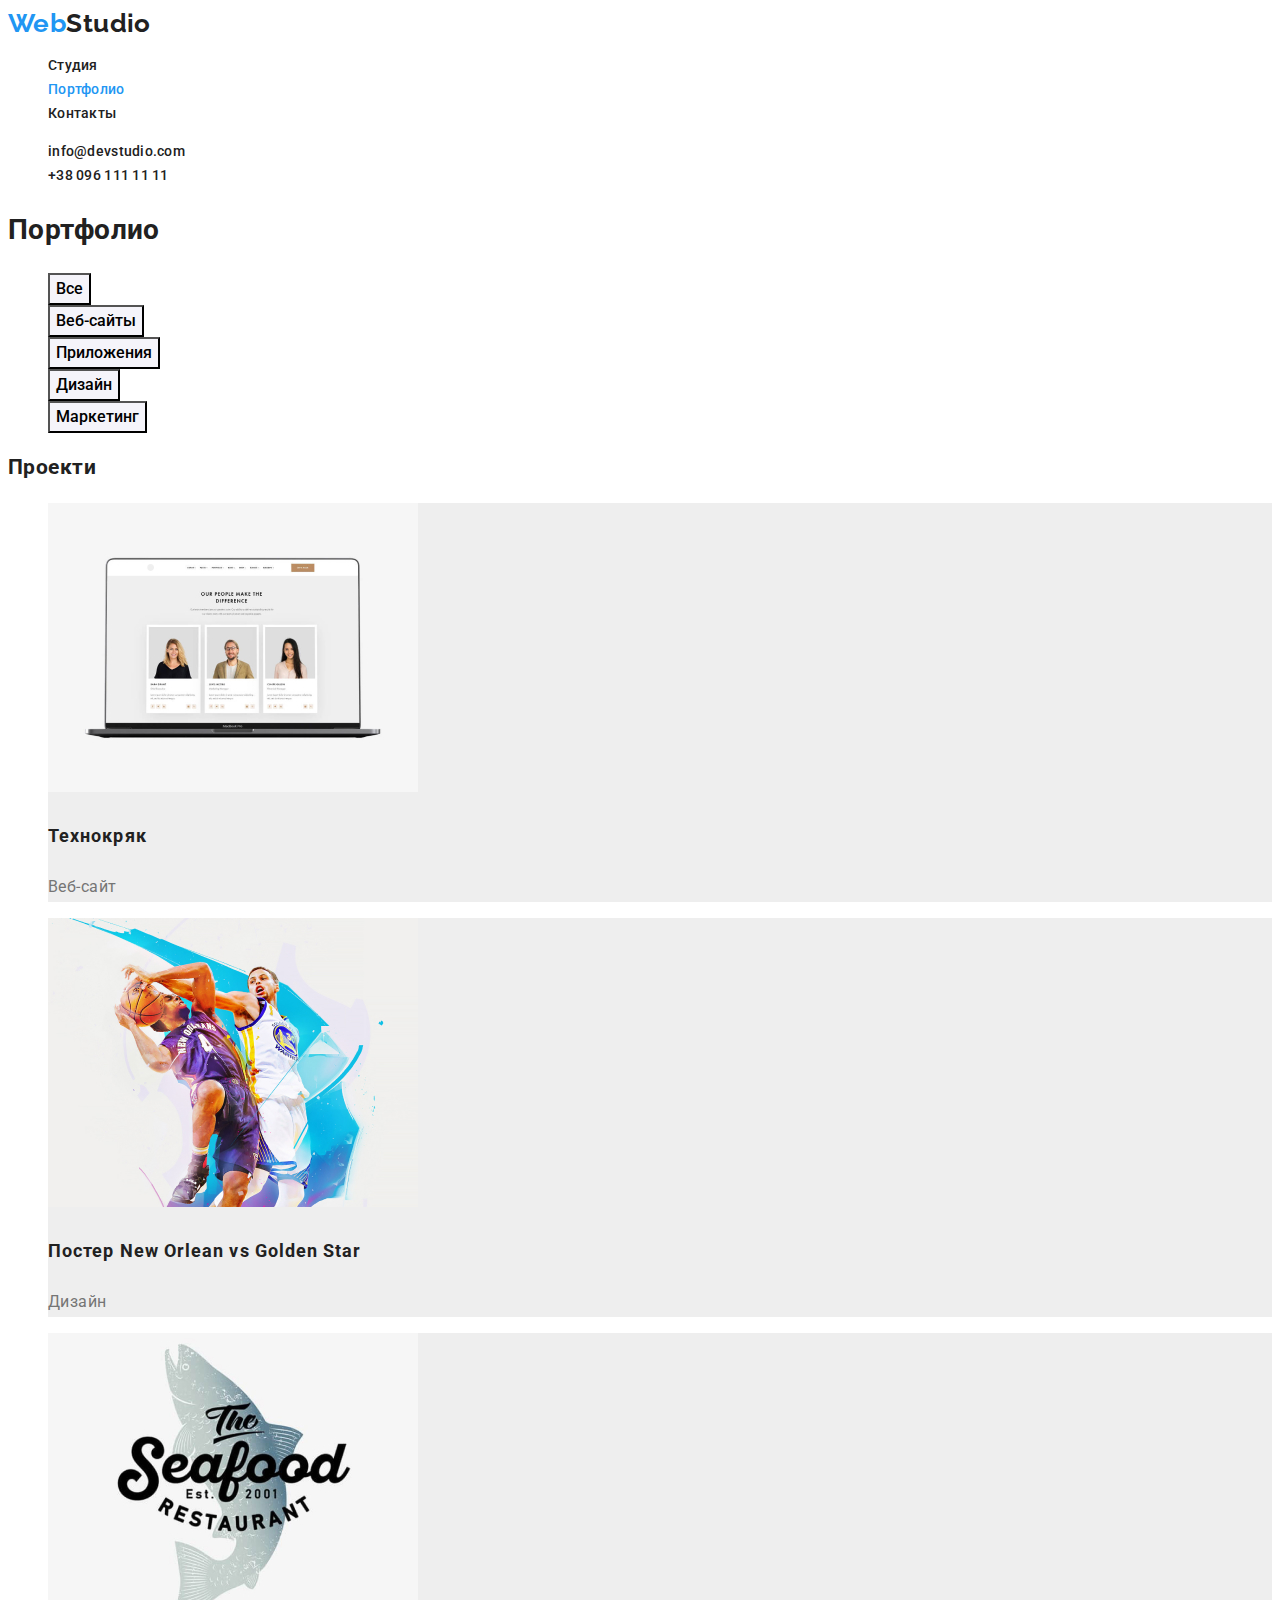
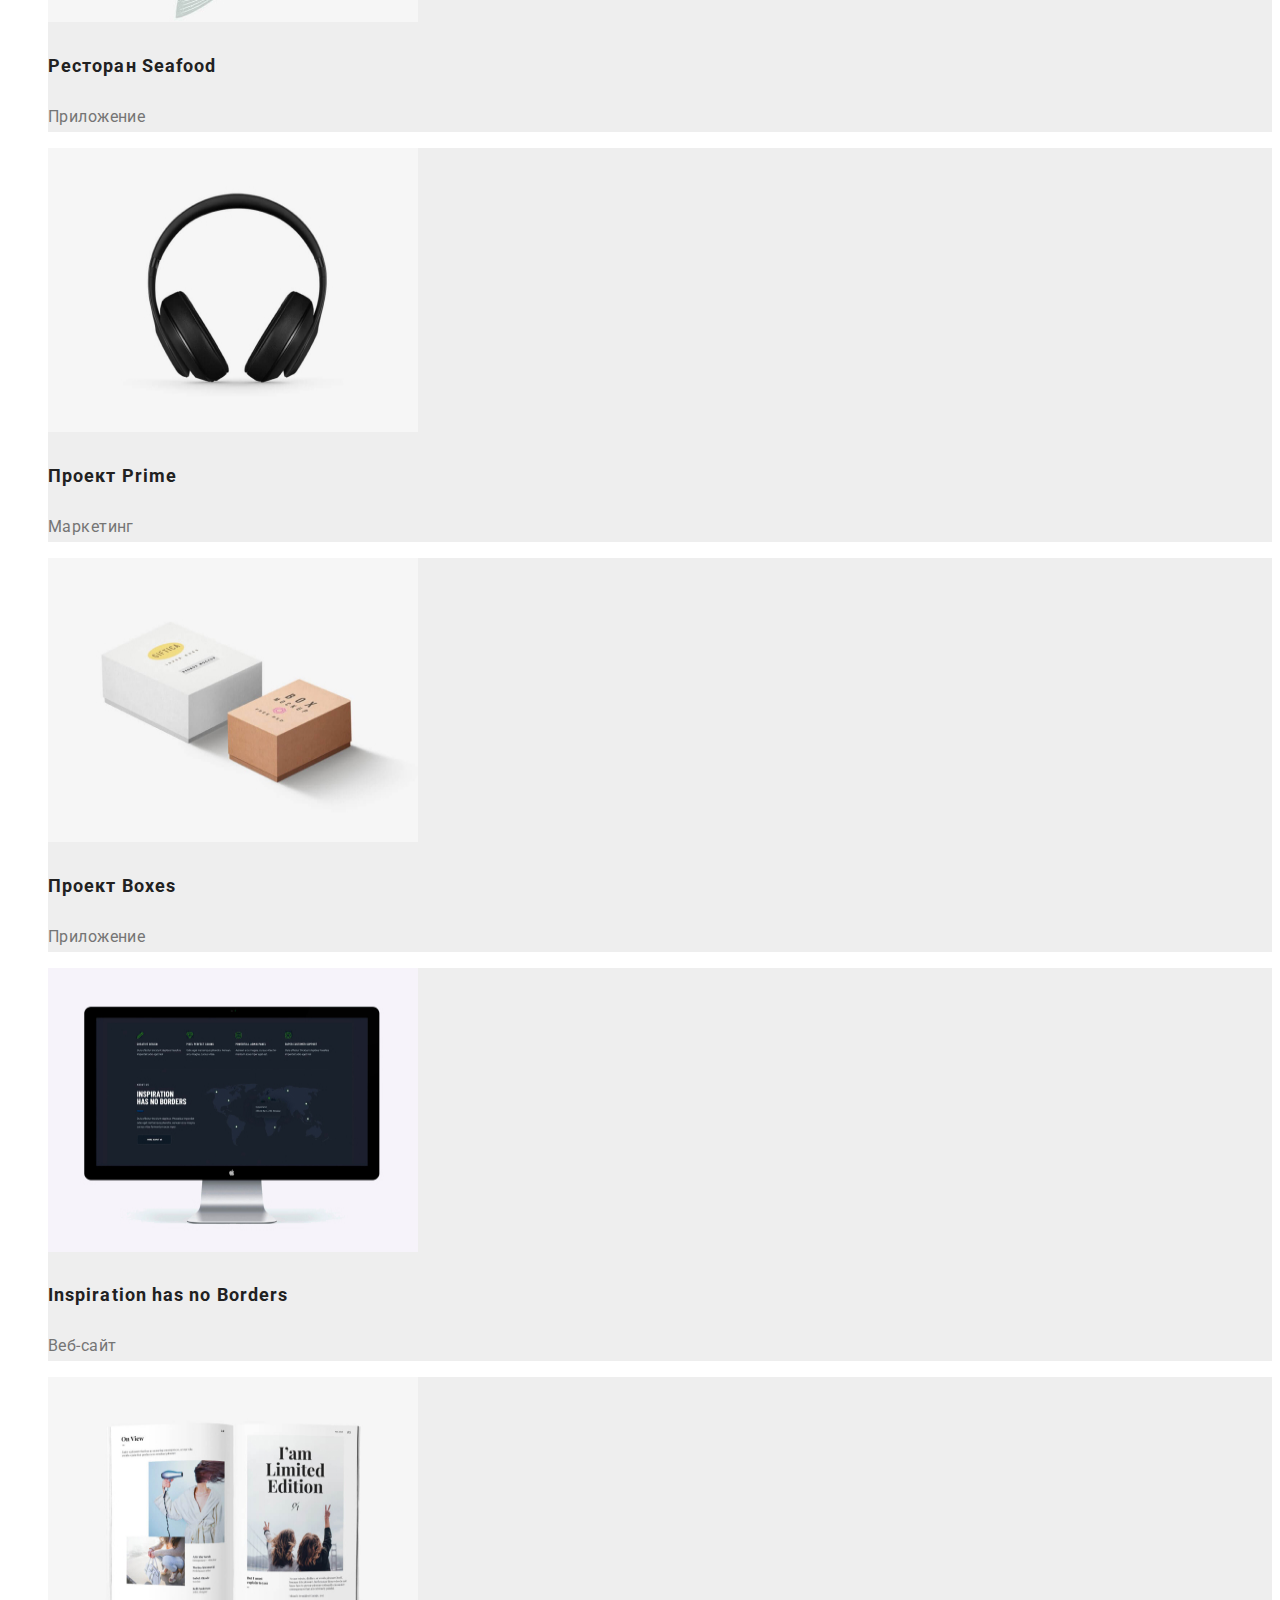
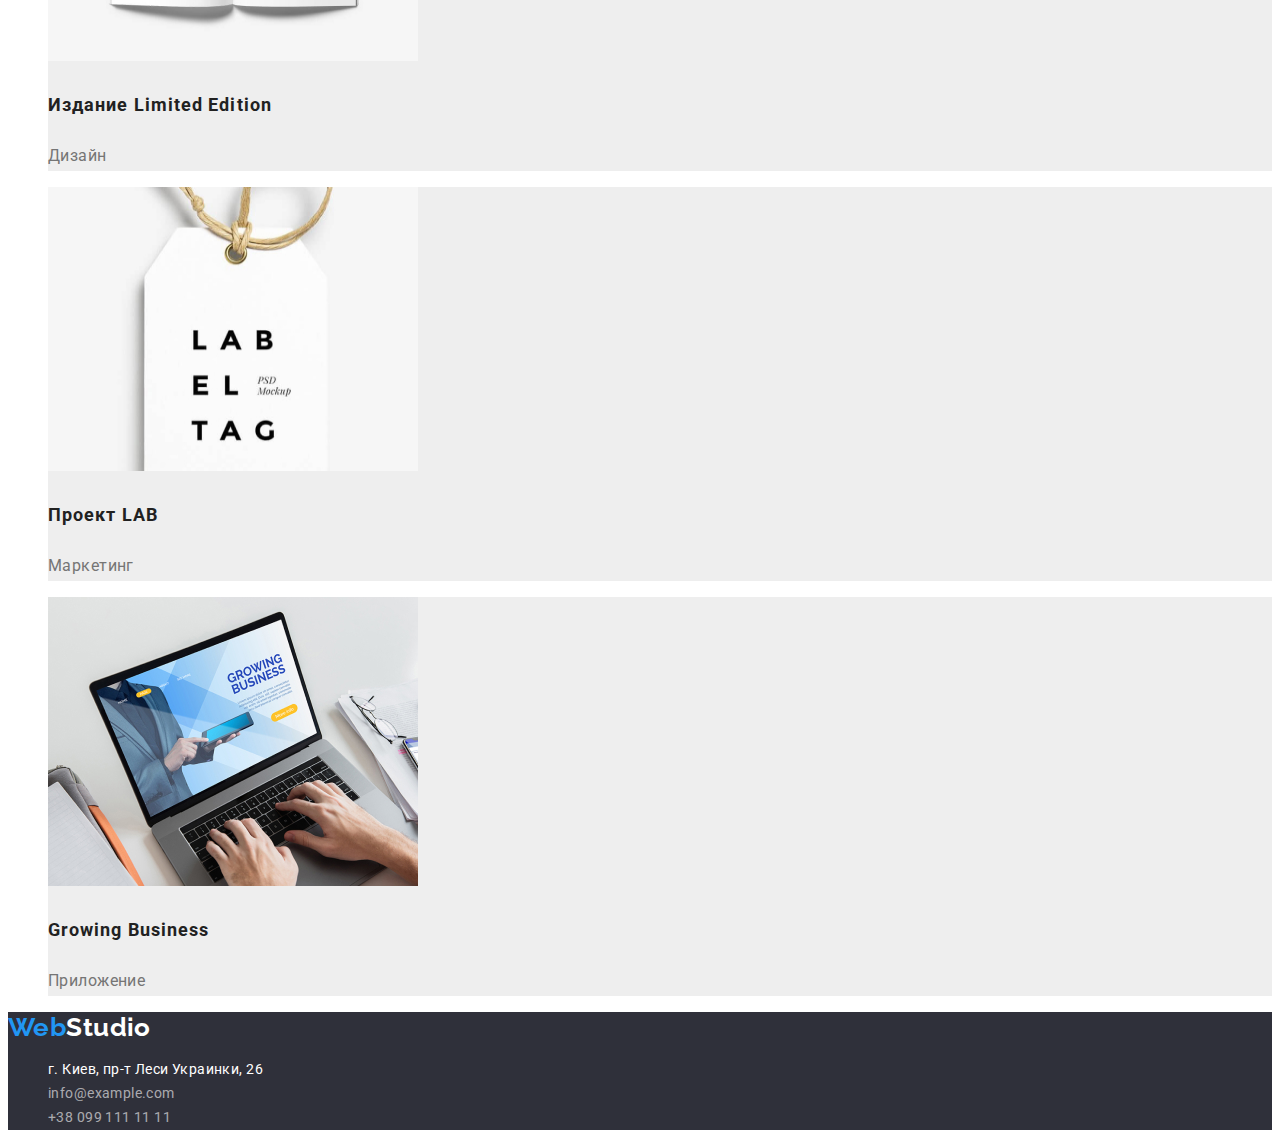
==== portfolio.html @ 40278874 "Create portfolio.html" ====
<!DOCTYPE html>
<html lang="ru">
<head>
    <meta charset="UTF-8">
    <meta http-equiv="X-UA-Compatible" content="IE=edge">
    <meta name="viewport" content="width=device-width, initial-scale=1.0">
    <title>Портфолио</title>
    <link rel="preconnect" href="https://fonts.gstatic.com">
    <link href="https://fonts.googleapis.com/css2?family=Raleway:wght@700&family=Roboto:wght@400;500;700;900&display=swap"
        rel="stylesheet">
    <link rel="stylesheet" href="./css/styles.css">
</head>
<body>
    <!--Заголовок-->
    <!--Верхняя линия-->
    <header class="header">
        <nav class="navigation">
            <a class="logo-link" href="./index.html">
                <span class="logo-first-link">Web</span>Studio
            </a>
    
            <ul class="menu list">
                <li class="menu-item">
                    <a class="menu-link" href="index.html">Студия</a>
                </li>
                <li class="menu-item">
                    <a class="menu-link current" href="portfolio.html">Портфолио</a>
                </li>
                <li class="menu-item">
                    <a class="menu-link" href="">Контакты</a>
                    </li>
                </ul>
            </nav>
    
        <ul class="list">
            <li class="contact-item">
                <a class="link" href="mailto:info@devstudio.com">info@devstudio.com</a>
            </li>
            <li class="contact-item">
                <a class="link" href="tel:+380961111111">+38 096 111 11 11</a>
            </li>
        </ul>
    </header>

    <!-- Навигация Портфолио-->
    <main>
        <section class="filter">
            <!--скрыть заголовок-->
            <h1 class="filter-title">Портфолио</h1>
            <ul class="list">
                <li class="filter-item">
                    <button class="filter-btn" type="button">Все</button>
                </li>
                <li class="filter-item">
                    <button class="filter-btn" type="button">Веб-сайты</button>
                </li>
                <li class="filter-item">
                    <button class="filter-btn" type="button">Приложения</button>
                </li>
                <li class="filter-item">
                    <button class="filter-btn" type="button">Дизайн</button>
                </li>
                <li class="filter-item">
                    <button class="filter-btn" type="button">Маркетинг</button>
                </li>
             </ul>
        </section>
        <section class="project">
            <h2 class="project-hide-title">Проекти</h2>
            <ul class="list">
                <li class="project-item">
                    <img src="./images/portfolio/project1.jpg" alt="Фото людей, которые делают разное в компании" width="370" height="289">
                    <h3 class="project-title">Технокряк</h3>
                    <p class="project-text">Веб-сайт</p>
                </li>
                <li class="project-item">
                    <img src="./images/portfolio/project2.jpg" alt="Баскетболист одной команды пытается забрать мяч у другого" width="370" height="289">
                    <h3 class="project-title">Постер New Orlean vs Golden Star</h3>
                    <p class="project-text">Дизайн</p>
                </li>
                <li class="project-item">
                    <img src="./images/portfolio/project3.jpg" alt="Логотип ресторана риба" width="370"
                    height="289">
                    <h3 class="project-title">Ресторан Seafood</h3>
                    <p class="project-text">Приложение</p>
                </li>
                <li class="project-item">
                    <img src="./images/portfolio/project4.jpg" alt="Наушники" width="370" height="284">
                    <h3 class="project-title">Проект Prime</h3>
                    <p class="project-text">Маркетинг</p>
                </li>
                <li class="project-item">
                    <img src="./images/portfolio/project5.jpg" alt="Две коробки" width="370" height="284">
                    <h3 class="project-title">Проект Boxes</h3>
                    <p class="project-text">Приложение</p>
                </li>
                <li class="project-item">
                    <img src="./images/portfolio/project6.jpg" alt="Монитор компьютера" width="370" height="284">
                    <h3 class="project-title">Inspiration has no Borders</h3>
                    <p class="project-text">Веб-сайт</p>
                </li>
                <li class="project-item">
                    <img src="./images/portfolio/project7.jpg" alt="Открытый журнал" width="370" height="284">
                    <h3 class="project-title">Издание Limited Edition</h3>
                    <p class="project-text">Дизайн</p>
                </li>
                <li class="project-item">
                    <img src="./images/portfolio/project8.jpg" alt="Этикетка одежди" width="370" height="284">
                    <h3 class="project-title">Проект LAB</h3>
                    <p class="project-text">Маркетинг</p>
                </li>
                <li class="project-item">
                    <img src="./images/portfolio/project9.jpg" alt="Мужчина работает на ноутбуке" width="370" height="289">
                    <h3 class="project-title">Growing Business</h3>
                    <p class="project-text">Приложение</p>
                </li>
            </ul>
        </section>
    </main>

<!--Подвал-->
<footer class="footer">

    <a class="logo-link" href="./index.html">
        <span class="logo-first-link">Web</span><span class="logo-secondary-link">Studio</span>
    </a>

    <address class="address">
        <ul class="list">
            <li class="adress-item">
                <a class="map-link" href="https://goo.gl/maps/mj9vzz49X9CkKf8P8" target="_blank"
                    rel="noopener noreferrer">г. Киев, пр-т Леси Украинки, 26</a>
            </li>
            <li class="adress-item">
                <a class="mail-link" href="mailto:info@example.com">info@example.com</a>
            </li>
            <li class="adress-item">
                <a class="tel-link" href="tel:+380991111111">+38 099 111 11 11</a>
            </li>
        </ul>
    </address>

</footer>

</body>
</html>
---- css/styles.css ----
:root {
  --main-font: 'Roboto', sans-serif;
  --secondary-font: 'Raleway', sans-serif;
  --background-color: #f5f4fa;
  --main-color: #212121;
  --secondary-text-color: #757575;
  --accent-color: #2196f3;
  --btn-main-color: #188ce8;
  --primary-white: #ffffff;
  --accent-white: rgba(255, 255, 255, 0.6);
  --background-footer-hero: #2f303a;
  --logo-secondary-color: ##000000;
  --background-project-color: #eeeeee;
}

body {
  color: var(--main-color);
  font-family: var(--main-font);
  font-weight: 400;
  font-size: 14px;
  line-height: 1.71;
  letter-spacing: 0.03em;
}

/* ============= COMPONENTS ============= */
.list {
  list-style: none;
}

/*========== END COMPONENTS ============= */

/*========== Header ========== */
.header {
  background-color: var(--primary-white);
}

.logo-link {
  font-family: var(--secondary-font);
  font-style: normal;
  font-weight: 700;
  font-size: 26px;
  line-height: 1.19;
  color: var(--logo-secondary-color);
  text-decoration: none;
}

.logo-first-link {
  color: var(--accent-color);
}

.menu-link {
  font-weight: 500;
  font-size: 14px;
  line-height: 1.14;
  letter-spacing: 0.02em;
  text-decoration: none;
  color: var(--main-color);
}
.menu-link:hover,
.menu-link:focus {
  color: var(--accent-color);
}
.menu-link.current {
  color: var(--accent-color);
}
.contact-item .link,
.contact-item .link {
  font-weight: 500;
  font-size: 14px;
  line-height: 1.14;
  letter-spacing: 0.02em;
  text-decoration: none;
  color: var(--main-color);
}

.link:hover,
.link:focus {
  color: var(--accent-color);
}

/*========== End Header ========== */

/*========== Hero ========== */
.hero {
  background-color: var(--background-footer-hero);
}
.main-title {
  font-weight: 900;
  font-size: 44px;
  line-height: 1.36;
  text-align: center;
  letter-spacing: 0.06em;
  text-transform: uppercase;
  color: var(--primary-white);
}
.modal-btn {
  font-weight: 700;
  font-size: 16px;
  line-height: 1.87;
  display: flex;
  align-items: center;
  text-align: center;
  letter-spacing: 0.06em;
  color: var(--primary-white);
  background-color: var(--accent-color);
}
.modal-btn:hover,
.modal-btn:focus {
  color: var(--primary-white);
  background-color: var(--btn-main-color);
}

/*========== End Hero ========== */
/*========== About ========== */

.hide-title {
  font-weight: 700;
  font-size: 36px;
  line-height: 1.17;
  text-align: center;
}

.about-title {
  font-weight: 700;
  font-size: 14px;
  line-height: 1.14;
  letter-spacing: 0.03em;
  text-transform: uppercase;
}
.about-description {
  font-size: 14px;
  color: var(--secondary-text-color);
}
/*========== End about ========== */

/*========== Work ========== */
.work-title {
  font-weight: 700;
  font-size: 36px;
  line-height: 1.17;
  text-align: center;
}
/*========== End Work ========== */

/*========== Team ========== */
.team {
  color: var(--main-color);
  background-color: var(--background-color);
}
.team-title {
  font-weight: 700;
  font-size: 36px;
  line-height: 1.17;
  text-align: center;
}
.team-item .title {
  font-weight: 500;
  font-size: 16px;
  line-height: 1.19;
}
.team-text {
  font-size: 16px;
  line-height: 1.19;
  color: var(--secondary-text-color);
}

/*========== End team========== */
/*========== Footer========== */
.footer {
  background-color: var(--background-footer-hero);
}
.logo-secondary-link {
  color: var(--primary-white);
}

.map-link {
  font-style: normal;
  font-size: 14px;
  text-decoration: none;
  color: var(--primary-white);
}

.mail-link,
.tel-link {
  font-style: normal;
  font-size: 14px;
  color: var(--accent-white);
  text-decoration: none;
}
.map-link:hover,
.map-link:focus {
  color: var(--accent-color);
}
.mail-link:hover,
.mail-link:focus {
  color: var(--accent-color);
}
.tel-link:hover,
.tel-link:focus {
  color: var(--accent-color);
}

/*========== End footer========== */

/*========== Portfolio========== */

/*==========Filter==========*/
.filter-btn {
  font-family: inherit;
  font-weight: 500;
  font-size: 16px;
  line-height: 1.62;
  display: flex;
  text-align: center;
  background-color: var(--background-color);
  cursor: pointer;
}
.filter-btn:hover,
.filter-btn:focus {
  color: var(--primary-white);
  background-color: var(--accent-color);
}
/*==========End filter==========*/
/*==========Filter==========*/
.project-item {
  background-color: var(--background-project-color);
}
.project-title {
  font-weight: 700;
  font-size: 18px;
  line-height: 2;
  letter-spacing: 0.06em;
}
.project-text {
  font-weight: 400;
  font-size: 16px;
  line-height: 1.87;
  color: var(--secondary-text-color);
}
/*==========End filter==========*/
/*========== End portfolio========== */
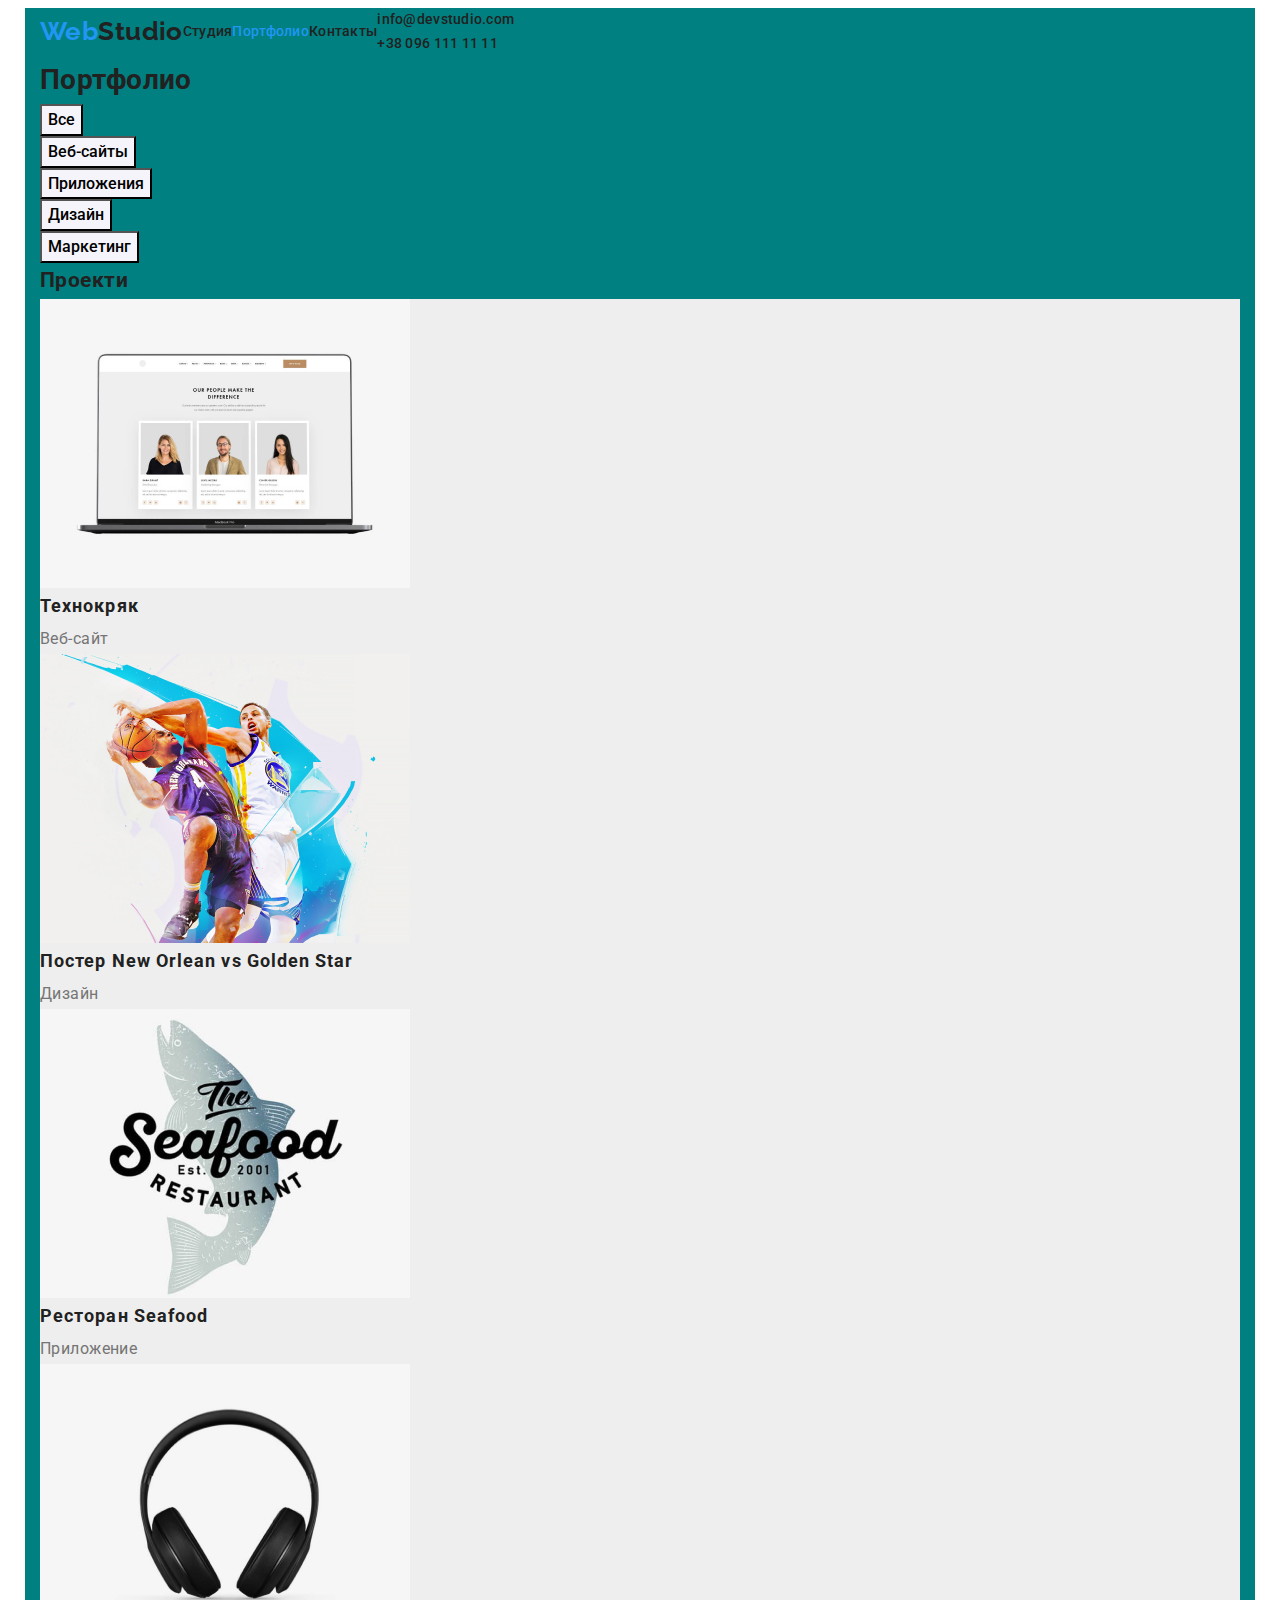
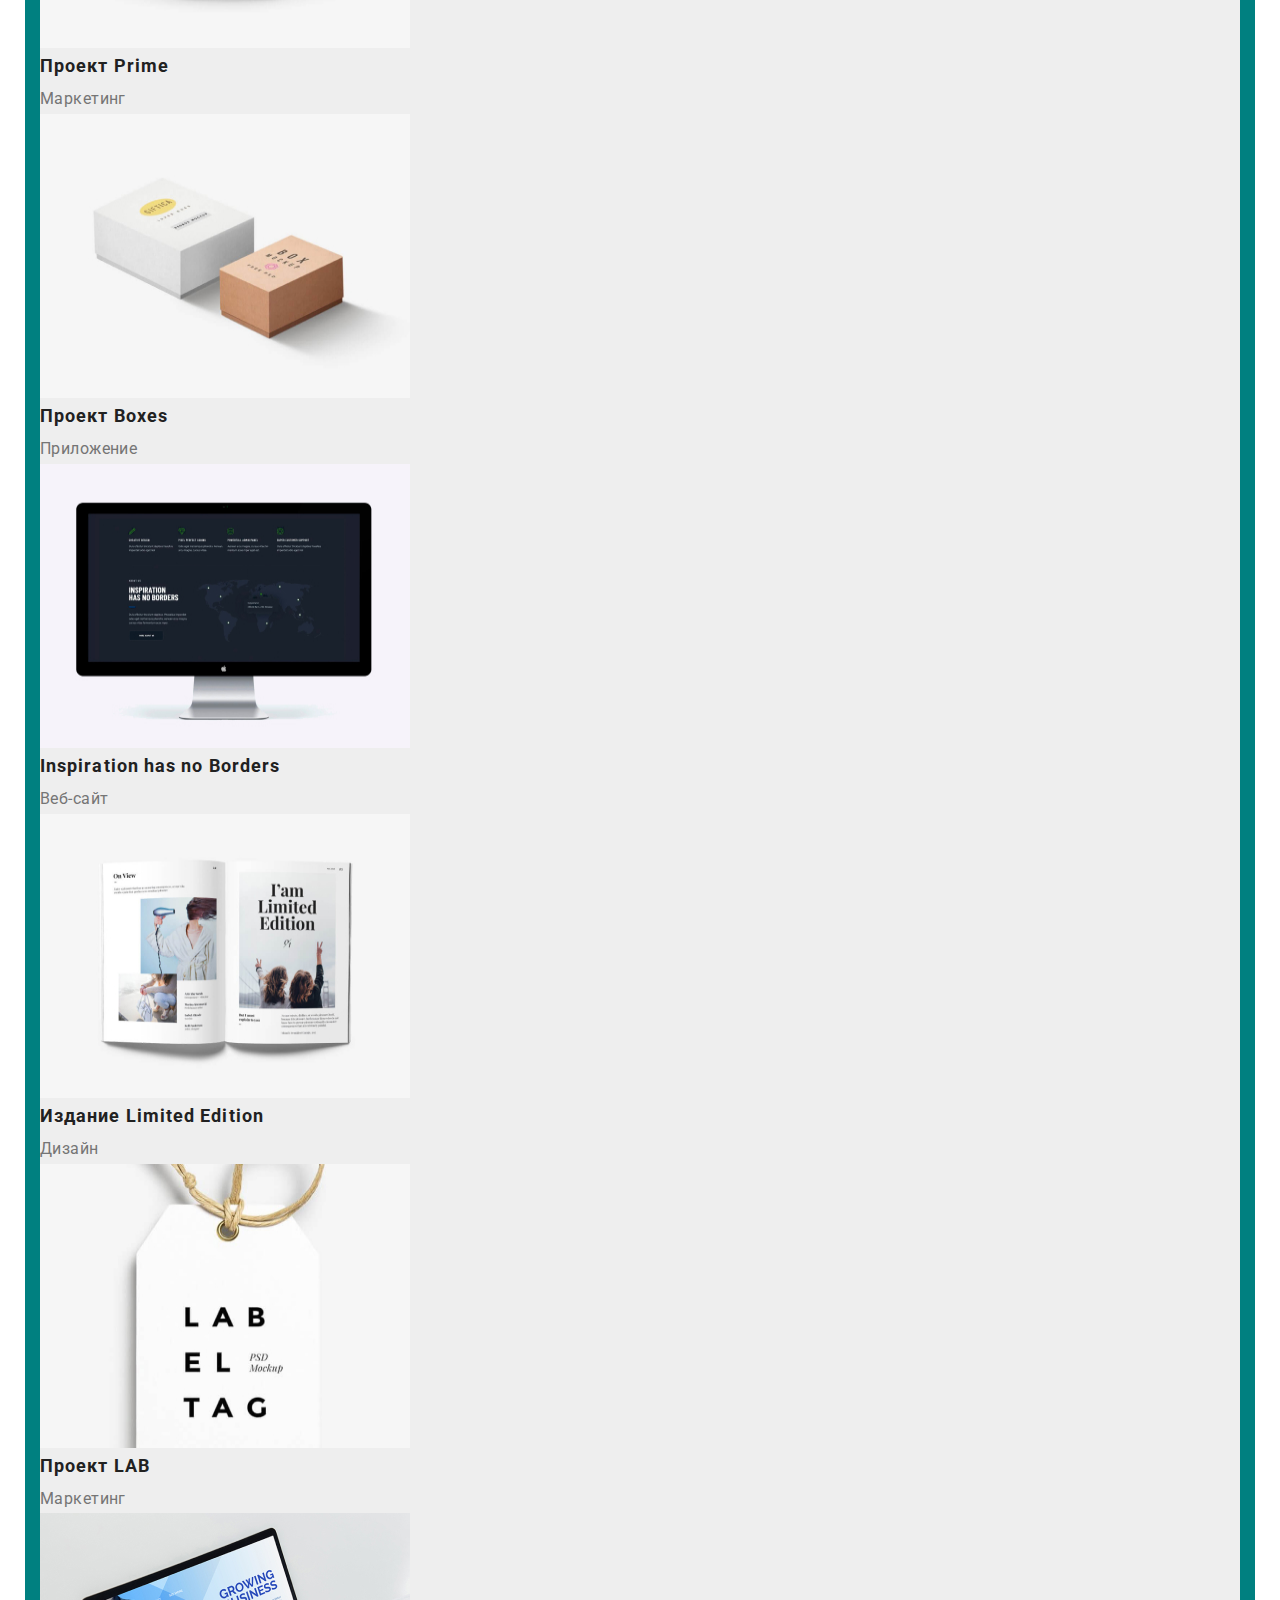
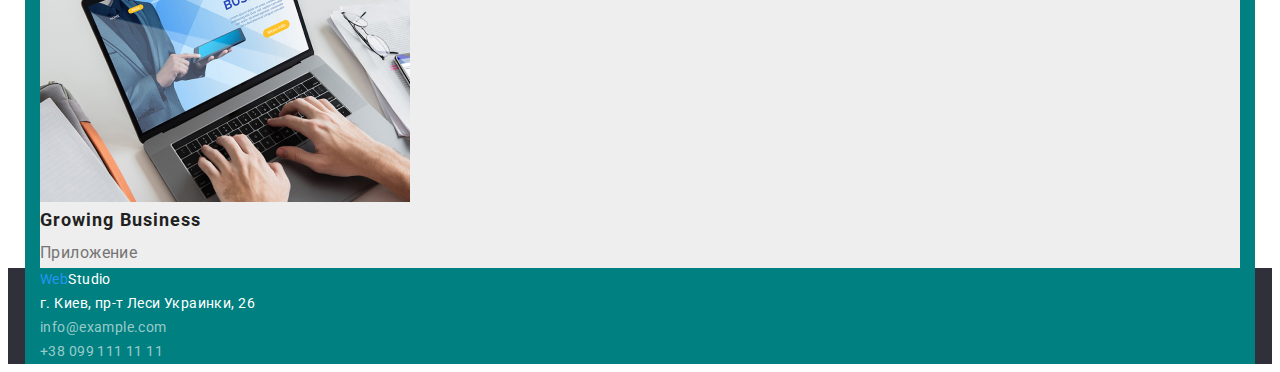
==== commit cbf0f232: "Update portfolio.html" ====
--- a/portfolio.html
+++ b/portfolio.html
@@ -8,12 +8,16 @@
     <link rel="preconnect" href="https://fonts.gstatic.com">
     <link href="https://fonts.googleapis.com/css2?family=Raleway:wght@700&family=Roboto:wght@400;500;700;900&display=swap"
         rel="stylesheet">
+    <link rel="stylesheet" href="https://cdnjs.cloudflare.com/ajax/libs/modern-normalize/1.0.0/modern-normalize.min.css"
+        integrity="sha512-ISS7cAi1PEhQ8jnbJpJZMd29NlhNj4AWYyLOSp2CE/CsHxTCu+r+t0D2yoJudVrd0/8fTVPUVDzY5Tvli75u/g=="
+        crossorigin="anonymous" />
     <link rel="stylesheet" href="./css/styles.css">
 </head>
 <body>
     <!--Заголовок-->
     <!--Верхняя линия-->
     <header class="header">
+        <div class="container header-container">
         <nav class="navigation">
             <a class="logo-link" href="./index.html">
                 <span class="logo-first-link">Web</span>Studio
@@ -40,10 +44,12 @@
                 <a class="link" href="tel:+380961111111">+38 096 111 11 11</a>
             </li>
         </ul>
+        </div>
     </header>
 
     <!-- Навигация Портфолио-->
     <main>
+        <div class="container">
         <section class="filter">
             <!--скрыть заголовок-->
             <h1 class="filter-title">Портфолио</h1>
@@ -65,6 +71,8 @@
                 </li>
              </ul>
         </section>
+        </div>
+        <div class="container"
         <section class="project">
             <h2 class="project-hide-title">Проекти</h2>
             <ul class="list">
@@ -116,11 +124,12 @@
                 </li>
             </ul>
         </section>
+        </div>
     </main>
 
 <!--Подвал-->
 <footer class="footer">
-
+<div class="container"
     <a class="logo-link" href="./index.html">
         <span class="logo-first-link">Web</span><span class="logo-secondary-link">Studio</span>
     </a>
@@ -139,7 +148,7 @@
             </li>
         </ul>
     </address>
-
+</div>
 </footer>
 
 </body>
--- a/css/styles.css
+++ b/css/styles.css
@@ -12,6 +12,34 @@
   --logo-secondary-color: ##000000;
   --background-project-color: #eeeeee;
 }
+h1,
+h2,
+h3,
+h4,
+h5,
+h6,
+p {
+  margin-top: 0;
+  margin-bottom: 0;
+}
+
+ul,
+ol {
+  margin-top: 0;
+  margin-bottom: 0;
+  padding-left: 0;
+}
+
+img {
+  display: block;
+}
+
+.list {
+  list-style: none;
+}
+.link {
+  text-decoration: none;
+}
 
 body {
   color: var(--main-color);
@@ -23,18 +51,33 @@
 }
 
 /* ============= COMPONENTS ============= */
-.list {
-  list-style: none;
-}
-
+.container {
+  width: 1200px;
+  padding-left: 15px;
+  padding-right: 15px;
+  margin: 0 auto;
+  background-color: teal;
+}
 /*========== END COMPONENTS ============= */
 
 /*========== Header ========== */
 .header {
   background-color: var(--primary-white);
 }
-
+.header-container {
+  display: flex;
+  align-items: center;
+}
+.navigation {
+  display: flex;
+  align-items: center;
+}
+.menu {
+  display: flex;
+  align-items: center;
+}
 .logo-link {
+  margin: ;
   font-family: var(--secondary-font);
   font-style: normal;
   font-weight: 700;
@@ -83,23 +126,35 @@
 /*========== Hero ========== */
 .hero {
   background-color: var(--background-footer-hero);
+  text-align: center;
 }
 .main-title {
+  margin: 0 auto 30px;
+  padding-top: 200px;
+  padding-left: 452;
+  padding-right: 452;
+  width: 696px;
   font-weight: 900;
   font-size: 44px;
   line-height: 1.36;
-  text-align: center;
+  /*text-align: center;*/
   letter-spacing: 0.06em;
   text-transform: uppercase;
   color: var(--primary-white);
 }
 .modal-btn {
+  margin: 30px 700px 200px;
+  padding: 10px 32px;
+  border: 1px solid transparent;
+  border-radius: 4px;
+  min-width: 200px;
+  height: 50px;
   font-weight: 700;
   font-size: 16px;
   line-height: 1.87;
   display: flex;
-  align-items: center;
-  text-align: center;
+  /*align-items: center;*/
+  /*text-align: center;*/
   letter-spacing: 0.06em;
   color: var(--primary-white);
   background-color: var(--accent-color);
@@ -117,7 +172,6 @@
   font-weight: 700;
   font-size: 36px;
   line-height: 1.17;
-  text-align: center;
 }
 
 .about-title {
@@ -146,7 +200,13 @@
 .team {
   color: var(--main-color);
   background-color: var(--background-color);
-}
+  padding-top: 94px;
+  padding-bottom: 94px;
+}
+.team-list {
+  display: flex;
+}
+
 .team-title {
   font-weight: 700;
   font-size: 36px;
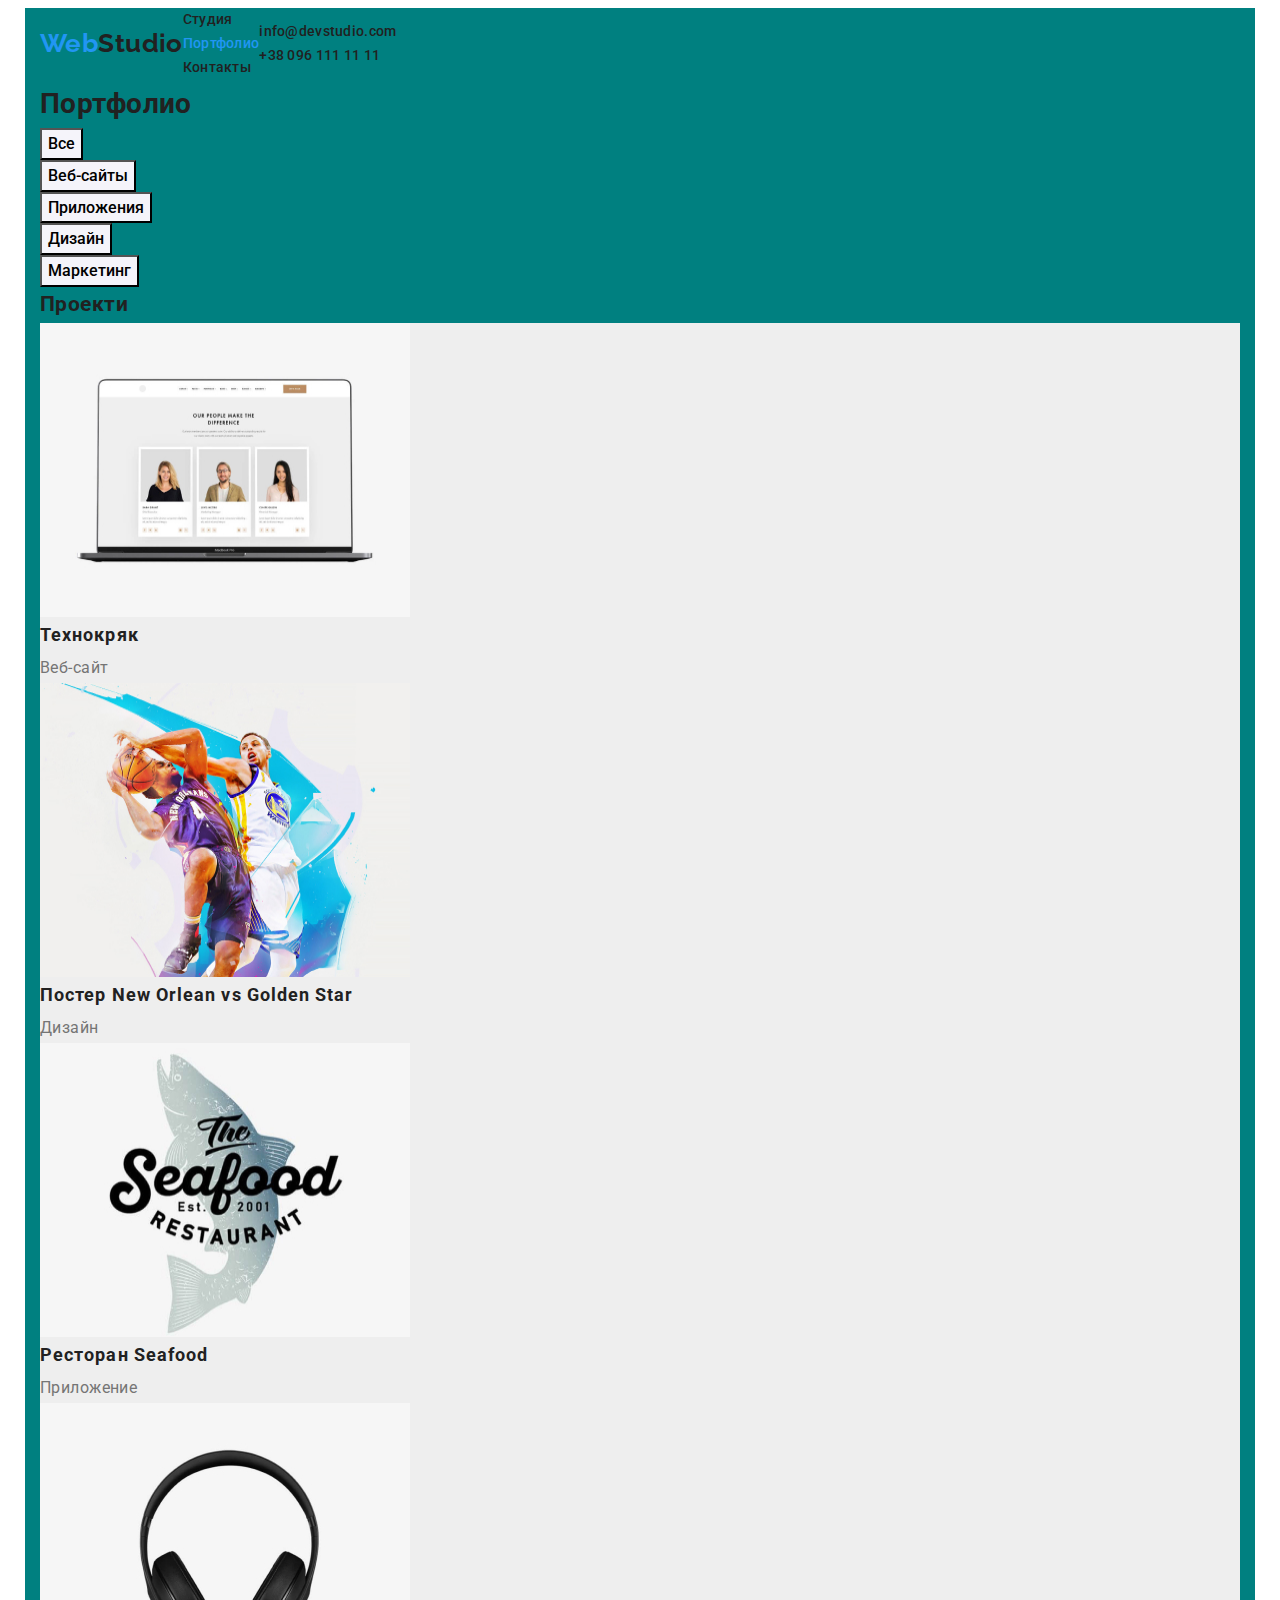
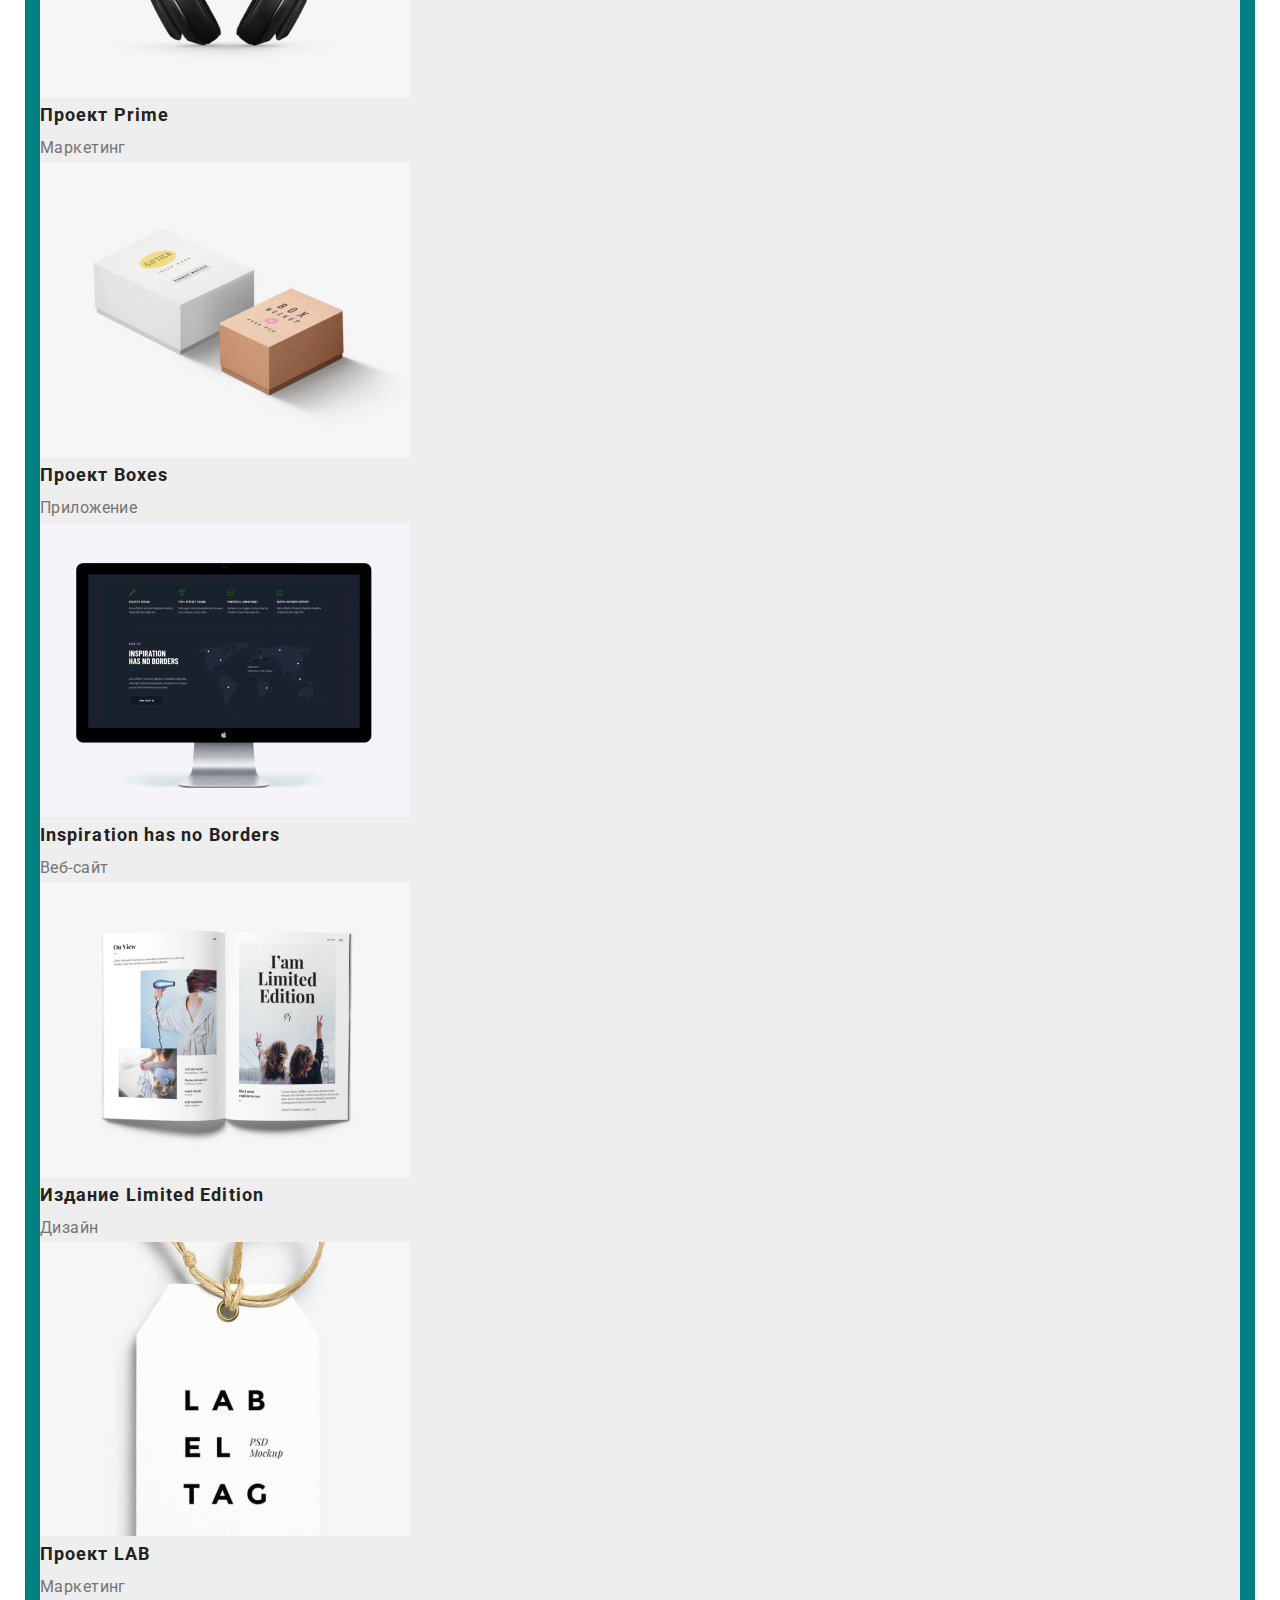
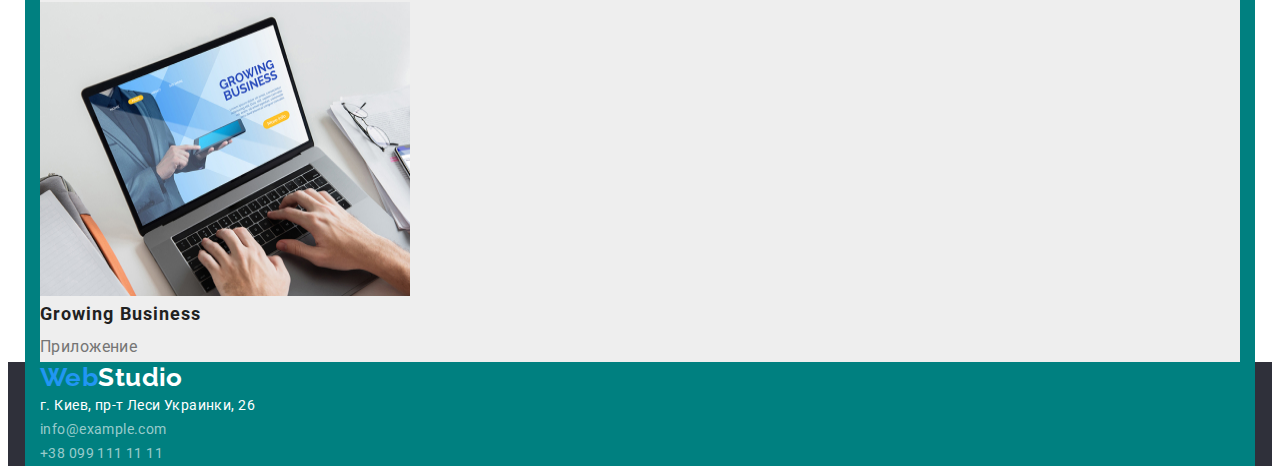
==== commit 44f9b4e0: "Update portfolio.html" ====
--- a/portfolio.html
+++ b/portfolio.html
@@ -18,41 +18,43 @@
     <!--Верхняя линия-->
     <header class="header">
         <div class="container header-container">
-        <nav class="navigation">
-            <a class="logo-link" href="./index.html">
-                <span class="logo-first-link">Web</span>Studio
-            </a>
+            <nav class="navigation">
+                <a class="logo-link link" href="./index.html">
+                    <span class="logo-first-link">Web</span>Studio
+                </a>
     
-            <ul class="menu list">
-                <li class="menu-item">
-                    <a class="menu-link" href="index.html">Студия</a>
-                </li>
-                <li class="menu-item">
-                    <a class="menu-link current" href="portfolio.html">Портфолио</a>
-                </li>
-                <li class="menu-item">
-                    <a class="menu-link" href="">Контакты</a>
+                <ul class="menu-list list">
+                    <li class="menu-item">
+                        <a class="menu-link" href="index.html">Студия</a>
+                    </li>
+                    <li class="menu-item">
+                        <a class="menu-link current" href="portfolio.html">Портфолио</a>
+                    </li>
+                    <li class="menu-item">
+                        <a class="menu-link" href="">Контакты</a>
                     </li>
                 </ul>
             </nav>
     
-        <ul class="list">
-            <li class="contact-item">
-                <a class="link" href="mailto:info@devstudio.com">info@devstudio.com</a>
-            </li>
-            <li class="contact-item">
-                <a class="link" href="tel:+380961111111">+38 096 111 11 11</a>
-            </li>
-        </ul>
+    
+            <ul class="contact-list list">
+                <li class="contact-item">
+                    <a class="link" href="mailto:info@devstudio.com">info@devstudio.com</a>
+                </li>
+                <li class="contact-item">
+                    <a class="link" href="tel:+380961111111">+38 096 111 11 11</a>
+                </li>
+            </ul>
         </div>
     </header>
 
     <!-- Навигация Портфолио-->
     <main>
-        <div class="container">
+        
         <section class="filter">
+            <div class="container">
             <!--скрыть заголовок-->
-            <h1 class="filter-title">Портфолио</h1>
+            <h1 class="visually-hidden">Портфолио</h1>
             <ul class="list">
                 <li class="filter-item">
                     <button class="filter-btn" type="button">Все</button>
@@ -70,85 +72,107 @@
                     <button class="filter-btn" type="button">Маркетинг</button>
                 </li>
              </ul>
+            </div>
         </section>
-        </div>
-        <div class="container"
+        
+        
         <section class="project">
-            <h2 class="project-hide-title">Проекти</h2>
-            <ul class="list">
+            <div class="container">
+            <h2 class="visually-hidden">Проекти</h2>
+            <ul class="project-list list">
                 <li class="project-item">
-                    <img src="./images/portfolio/project1.jpg" alt="Фото людей, которые делают разное в компании" width="370" height="289">
+                    <img src="./images/portfolio/project1.jpg" alt="Фото людей, которые делают разное в компании" width="370" height="294">
+                    <div class="project-card">
                     <h3 class="project-title">Технокряк</h3>
                     <p class="project-text">Веб-сайт</p>
+                    </div>
                 </li>
                 <li class="project-item">
-                    <img src="./images/portfolio/project2.jpg" alt="Баскетболист одной команды пытается забрать мяч у другого" width="370" height="289">
+                    <img src="./images/portfolio/project2.jpg" alt="Баскетболист одной команды пытается забрать мяч у другого" width="370" height="294">
+                    <div class="project-card">
                     <h3 class="project-title">Постер New Orlean vs Golden Star</h3>
                     <p class="project-text">Дизайн</p>
+                    </div>
                 </li>
                 <li class="project-item">
-                    <img src="./images/portfolio/project3.jpg" alt="Логотип ресторана риба" width="370"
-                    height="289">
+                    <img src="./images/portfolio/project3.jpg" alt="Логотип ресторана риба" width="370" height="294">
+                    <div class="project-card">
                     <h3 class="project-title">Ресторан Seafood</h3>
                     <p class="project-text">Приложение</p>
+                    </div>
                 </li>
                 <li class="project-item">
-                    <img src="./images/portfolio/project4.jpg" alt="Наушники" width="370" height="284">
+                    <img src="./images/portfolio/project4.jpg" alt="Наушники" width="370" height="294">
+                    <div class="project-card">
                     <h3 class="project-title">Проект Prime</h3>
                     <p class="project-text">Маркетинг</p>
+                    </div>
                 </li>
                 <li class="project-item">
-                    <img src="./images/portfolio/project5.jpg" alt="Две коробки" width="370" height="284">
+                    <img src="./images/portfolio/project5.jpg" alt="Две коробки" width="370" height="294">
+                    <div class="project-card">
                     <h3 class="project-title">Проект Boxes</h3>
                     <p class="project-text">Приложение</p>
+                    </div>
                 </li>
                 <li class="project-item">
-                    <img src="./images/portfolio/project6.jpg" alt="Монитор компьютера" width="370" height="284">
+                    <img src="./images/portfolio/project6.jpg" alt="Монитор компьютера" width="370" height="294">
+                    <div class="project-card">
                     <h3 class="project-title">Inspiration has no Borders</h3>
                     <p class="project-text">Веб-сайт</p>
+                    </div>
                 </li>
                 <li class="project-item">
-                    <img src="./images/portfolio/project7.jpg" alt="Открытый журнал" width="370" height="284">
+                    <img src="./images/portfolio/project7.jpg" alt="Открытый журнал" width="370" height="294">
+                    <div class="project-card">
                     <h3 class="project-title">Издание Limited Edition</h3>
                     <p class="project-text">Дизайн</p>
+                    </div>
                 </li>
                 <li class="project-item">
-                    <img src="./images/portfolio/project8.jpg" alt="Этикетка одежди" width="370" height="284">
+                    <img src="./images/portfolio/project8.jpg" alt="Этикетка одежди" width="370" height="294">
+                    <div class="project-card">
                     <h3 class="project-title">Проект LAB</h3>
                     <p class="project-text">Маркетинг</p>
+                    </div>
                 </li>
                 <li class="project-item">
-                    <img src="./images/portfolio/project9.jpg" alt="Мужчина работает на ноутбуке" width="370" height="289">
+                    <img src="./images/portfolio/project9.jpg" alt="Мужчина работает на ноутбуке" width="370" height="294">
+                    <div class="project-card">
                     <h3 class="project-title">Growing Business</h3>
                     <p class="project-text">Приложение</p>
+                    </div>
                 </li>
             </ul>
+            </div>
         </section>
-        </div>
+        
     </main>
 
 <!--Подвал-->
 <footer class="footer">
-<div class="container"
-    <a class="logo-link" href="./index.html">
-        <span class="logo-first-link">Web</span><span class="logo-secondary-link">Studio</span>
-    </a>
+    <div class="container ">
 
-    <address class="address">
-        <ul class="list">
-            <li class="adress-item">
-                <a class="map-link" href="https://goo.gl/maps/mj9vzz49X9CkKf8P8" target="_blank"
-                    rel="noopener noreferrer">г. Киев, пр-т Леси Украинки, 26</a>
-            </li>
-            <li class="adress-item">
-                <a class="mail-link" href="mailto:info@example.com">info@example.com</a>
-            </li>
-            <li class="adress-item">
-                <a class="tel-link" href="tel:+380991111111">+38 099 111 11 11</a>
-            </li>
-        </ul>
-    </address>
-</div>
+        <a class="logo-link link" href="./index.html">
+            <span class="logo-first-link">Web</span><span class="logo-secondary-link">Studio</span>
+        </a>
+
+        <address class="address">
+                    <p class="address-text">
+                    <a class="map-link" href="https://goo.gl/maps/mj9vzz49X9CkKf8P8" target="_blank"
+                        rel="noopener noreferrer">г.
+                        Киев, пр-т Леси Украинки, 26</a>
+                </p>
+                <ul class="list">
+                    <li class="address-item">
+                        <a class="mail-link link" href="mailto:info@example.com">info@example.com</a>
+                    </li>
+                    <li class="address-item">
+                        <a class="tel-link link" href="tel:+380991111111">+38 099 111 11 11</a>
+                    </li>
+                </ul>
+            </address>
+    </div>
 </footer>
 
 </body>
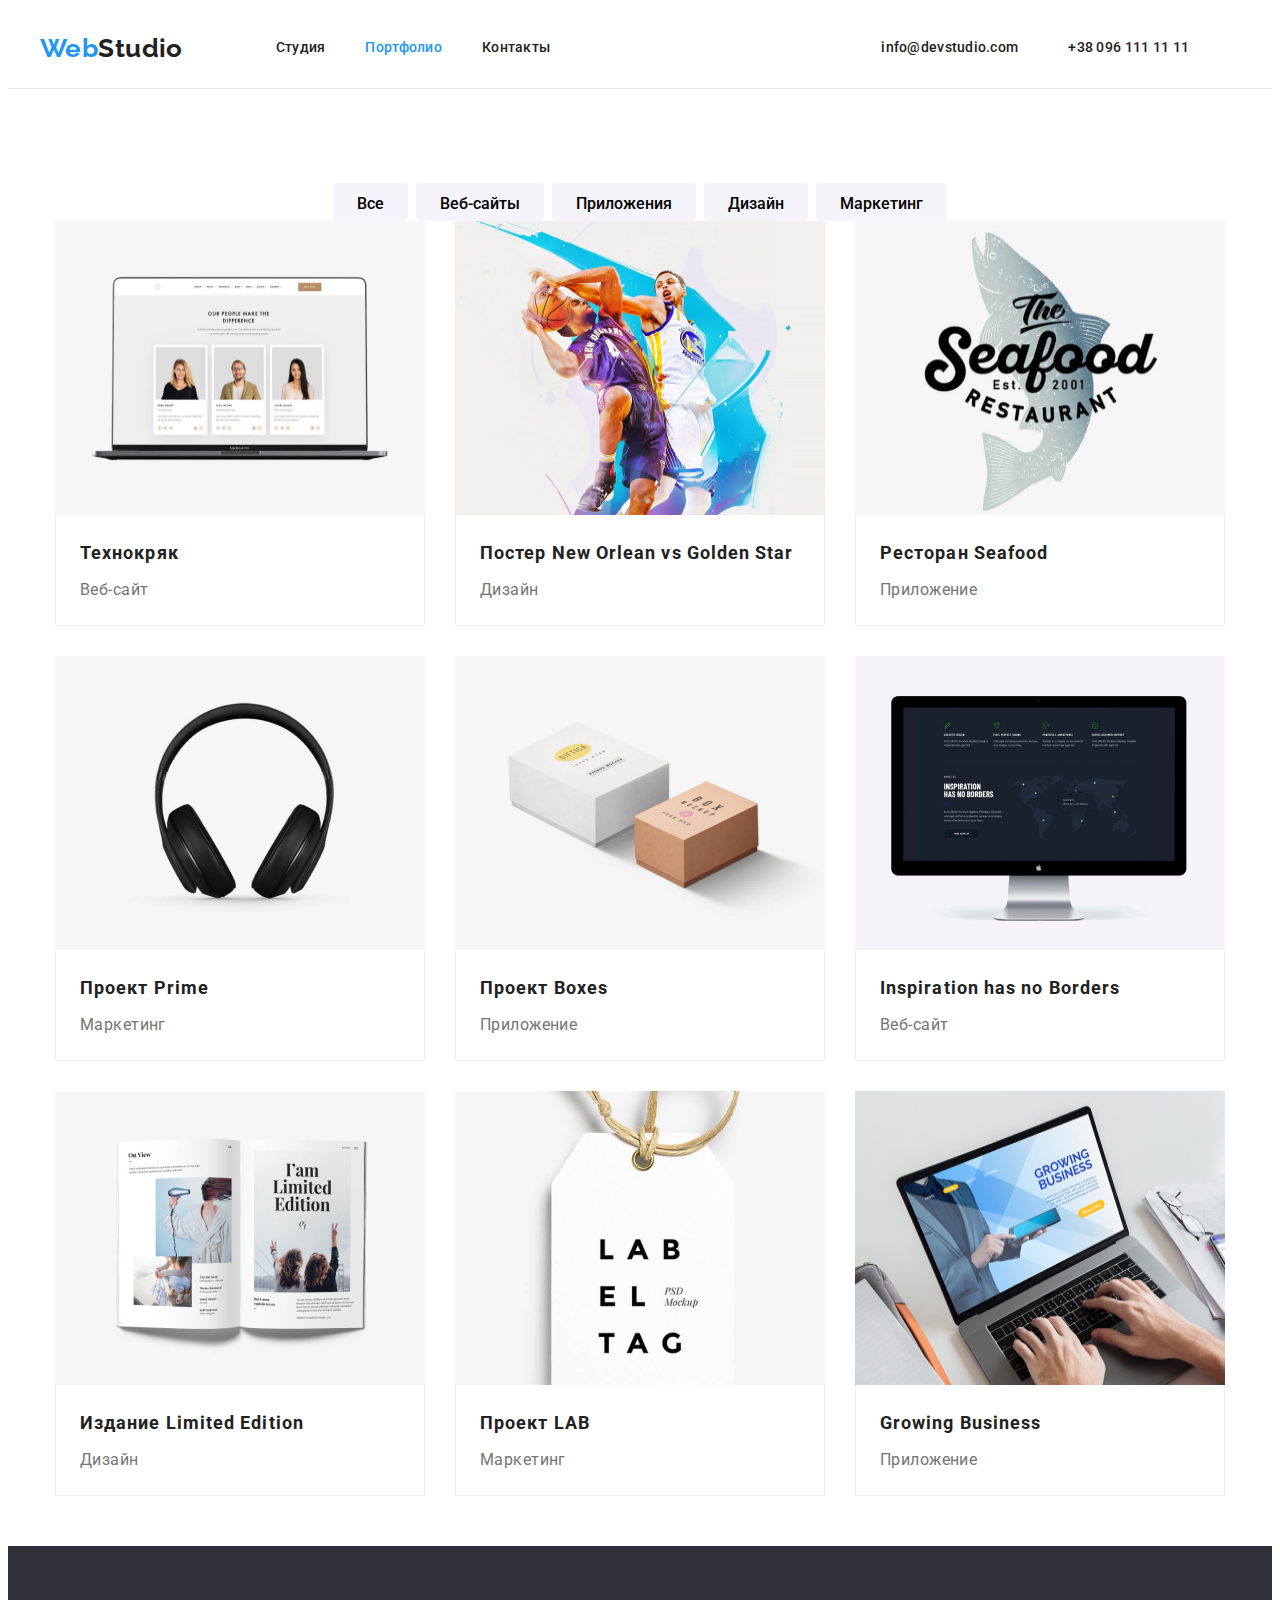
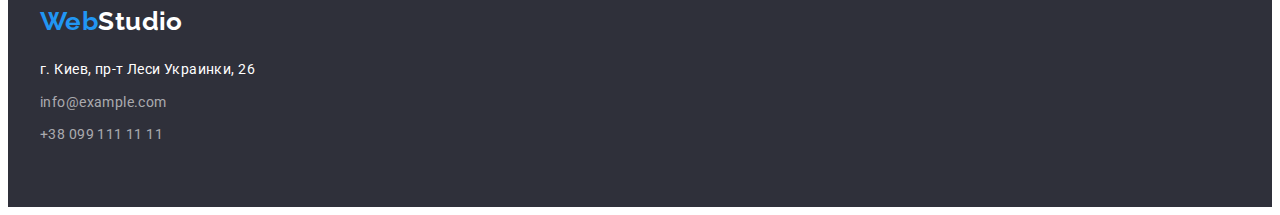
==== commit 087497dc: "Update portfolio.html" ====
--- a/portfolio.html
+++ b/portfolio.html
@@ -72,12 +72,6 @@
                     <button class="filter-btn" type="button">Маркетинг</button>
                 </li>
              </ul>
-            </div>
-        </section>
-        
-        
-        <section class="project">
-            <div class="container">
             <h2 class="visually-hidden">Проекти</h2>
             <ul class="project-list list">
                 <li class="project-item">
@@ -145,8 +139,7 @@
                 </li>
             </ul>
             </div>
-        </section>
-        
+        </section>    
     </main>
 
 <!--Подвал-->
--- a/css/styles.css
+++ b/css/styles.css
@@ -56,28 +56,42 @@
   padding-left: 15px;
   padding-right: 15px;
   margin: 0 auto;
-  background-color: teal;
+  /*background-color: teal;*/
 }
 /*========== END COMPONENTS ============= */
 
 /*========== Header ========== */
 .header {
   background-color: var(--primary-white);
+  /*padding-top: 24px;
+  padding-bottom: 24px;*/
+  border-bottom: 1px solid #ececec;
 }
 .header-container {
   display: flex;
   align-items: center;
 }
+
 .navigation {
   display: flex;
   align-items: center;
 }
-.menu {
+.menu-list {
   display: flex;
   align-items: center;
-}
+  margin-left: 93px;
+}
+
+.menu-list .menu-item:not(:last-child) {
+  margin-right: 40px;
+}
+.menu-list .menu-link {
+  display: block;
+  padding-top: 32px;
+  padding-bottom: 32px;
+}
+
 .logo-link {
-  margin: ;
   font-family: var(--secondary-font);
   font-style: normal;
   font-weight: 700;
@@ -105,6 +119,19 @@
 }
 .menu-link.current {
   color: var(--accent-color);
+}
+.contact-list {
+  display: flex;
+  margin-left: 331px;
+}
+.contact-list .link {
+  display: block;
+  padding-top: 32px;
+  padding-bottom: 32px;
+}
+
+.contact-list .contact-item:not(:last-child) {
+  margin-right: 50px;
 }
 .contact-item .link,
 .contact-item .link {
@@ -127,34 +154,32 @@
 .hero {
   background-color: var(--background-footer-hero);
   text-align: center;
+  padding-top: 200px;
+  padding-bottom: 200px;
 }
 .main-title {
   margin: 0 auto 30px;
-  padding-top: 200px;
-  padding-left: 452;
-  padding-right: 452;
   width: 696px;
   font-weight: 900;
   font-size: 44px;
   line-height: 1.36;
-  /*text-align: center;*/
   letter-spacing: 0.06em;
   text-transform: uppercase;
   color: var(--primary-white);
 }
 .modal-btn {
-  margin: 30px 700px 200px;
   padding: 10px 32px;
   border: 1px solid transparent;
   border-radius: 4px;
+  margin-left: auto;
+  margin-right: auto;
   min-width: 200px;
   height: 50px;
   font-weight: 700;
   font-size: 16px;
   line-height: 1.87;
-  display: flex;
-  /*align-items: center;*/
-  /*text-align: center;*/
+  display: block;
+  align-items: center;
   letter-spacing: 0.06em;
   color: var(--primary-white);
   background-color: var(--accent-color);
@@ -167,14 +192,41 @@
 
 /*========== End Hero ========== */
 /*========== About ========== */
-
-.hide-title {
-  font-weight: 700;
-  font-size: 36px;
-  line-height: 1.17;
+.about {
+  padding-top: 94px;
+  padding-bottom: 47px;
+}
+.visually-hidden {
+  position: absolute;
+  width: 1px;
+  height: 1px;
+  margin: -1px;
+  border: 0;
+  padding: 0;
+
+  white-space: nowrap;
+  clip-path: inset(100%);
+  clip: rect(0 0 0 0);
+  overflow: hidden;
+}
+
+.about-list {
+  display: flex;
+  /*align-items: center;*/
+  *padding-bottom: 0;
+  margin-top: -30px;
+  margin-left: -30px;*
+}
+
+.about-item {
+  /*width: 270px;*/
+  width: calc((100%-120px) / 4);
+  margin-top: 30px;
+  margin-left: 30px;*
 }
 
 .about-title {
+  margin-bottom: 10px;
   font-weight: 700;
   font-size: 14px;
   line-height: 1.14;
@@ -188,12 +240,28 @@
 /*========== End about ========== */
 
 /*========== Work ========== */
+.work {
+  padding-top: 47px;
+  padding-bottom: 94px;
+}
+.work-list {
+  display: flex;
+  flex-wrap: wrap;
+  margin-left: -30px;
+  margin-top: -30px;
+}
 .work-title {
+  margin-bottom: 50px;
   font-weight: 700;
   font-size: 36px;
   line-height: 1.17;
   text-align: center;
 }
+.work-list .item {
+  margin-left: 30px;
+  margin-top: 30px;
+}
+
 /*========== End Work ========== */
 
 /*========== Team ========== */
@@ -202,18 +270,26 @@
   background-color: var(--background-color);
   padding-top: 94px;
   padding-bottom: 94px;
+  text-align: center;
 }
 .team-list {
   display: flex;
+  flex-wrap: wrap;
+  margin-left: -30px;
+  margin-top: -30px;
 }
 
 .team-title {
+  margin-bottom: 50px;
   font-weight: 700;
   font-size: 36px;
   line-height: 1.17;
-  text-align: center;
+}
+.team-card {
+  padding: 30px 32px;
 }
 .team-item .title {
+  margin-bottom: 10px;
   font-weight: 500;
   font-size: 16px;
   line-height: 1.19;
@@ -223,14 +299,37 @@
   line-height: 1.19;
   color: var(--secondary-text-color);
 }
+.team-item {
+  margin-left: 30px;
+  margin-top: 30px;
+  border-radius: 0px 0px 4px 4px;
+  background: #ffffff;
+  box-shadow: 0px 1px 3px rgba(0, 0, 0, 0.12), 0px 1px 1px rgba(0, 0, 0, 0.14),
+    0px 2px 1px rgba(0, 0, 0, 0.2);
+}
 
 /*========== End team========== */
 /*========== Footer========== */
 .footer {
   background-color: var(--background-footer-hero);
 }
+.footer {
+  padding-top: 60px;
+  padding-bottom: 60px;
+}
+
 .logo-secondary-link {
   color: var(--primary-white);
+}
+.address {
+  margin-top: 20px;
+  display: block;
+}
+.address-text {
+  margin-bottom: 9px;
+}
+.address-item:not(:last-child) {
+  margin-bottom: 9px;
 }
 
 .map-link {
@@ -265,7 +364,20 @@
 /*========== Portfolio========== */
 
 /*==========Filter==========*/
+.filter {
+  padding-top: 94px;
+  margin-bottom: 50px;
+}
+.filter .list {
+  display: flex;
+  justify-content: center;
+}
+
 .filter-btn {
+  height: 38px;
+  padding: 6px 22px;
+  border-radius: 4px;
+  border-color: transparent;
   font-family: inherit;
   font-weight: 500;
   font-size: 16px;
@@ -280,12 +392,34 @@
   color: var(--primary-white);
   background-color: var(--accent-color);
 }
+.filter-item:not(:last-child) {
+  margin-right: 8px;
+}
 /*==========End filter==========*/
 /*==========Filter==========*/
+.project {
+  padding-bottom: 94px;
+}
+.project-list {
+  display: flex;
+  flex-wrap: wrap;
+  margin-left: -30px;
+  margin-top: -30px;
+}
 .project-item {
+  margin-left: 30px;
+  margin-top: 30px;
   background-color: var(--background-project-color);
 }
+
+.project-card {
+  padding: 20px 24px;
+  background: var(--primary-white);
+  border: 1px solid var(--background-project-color);
+  border-top: 0;
+}
 .project-title {
+  margin-bottom: 4px;
   font-weight: 700;
   font-size: 18px;
   line-height: 2;
